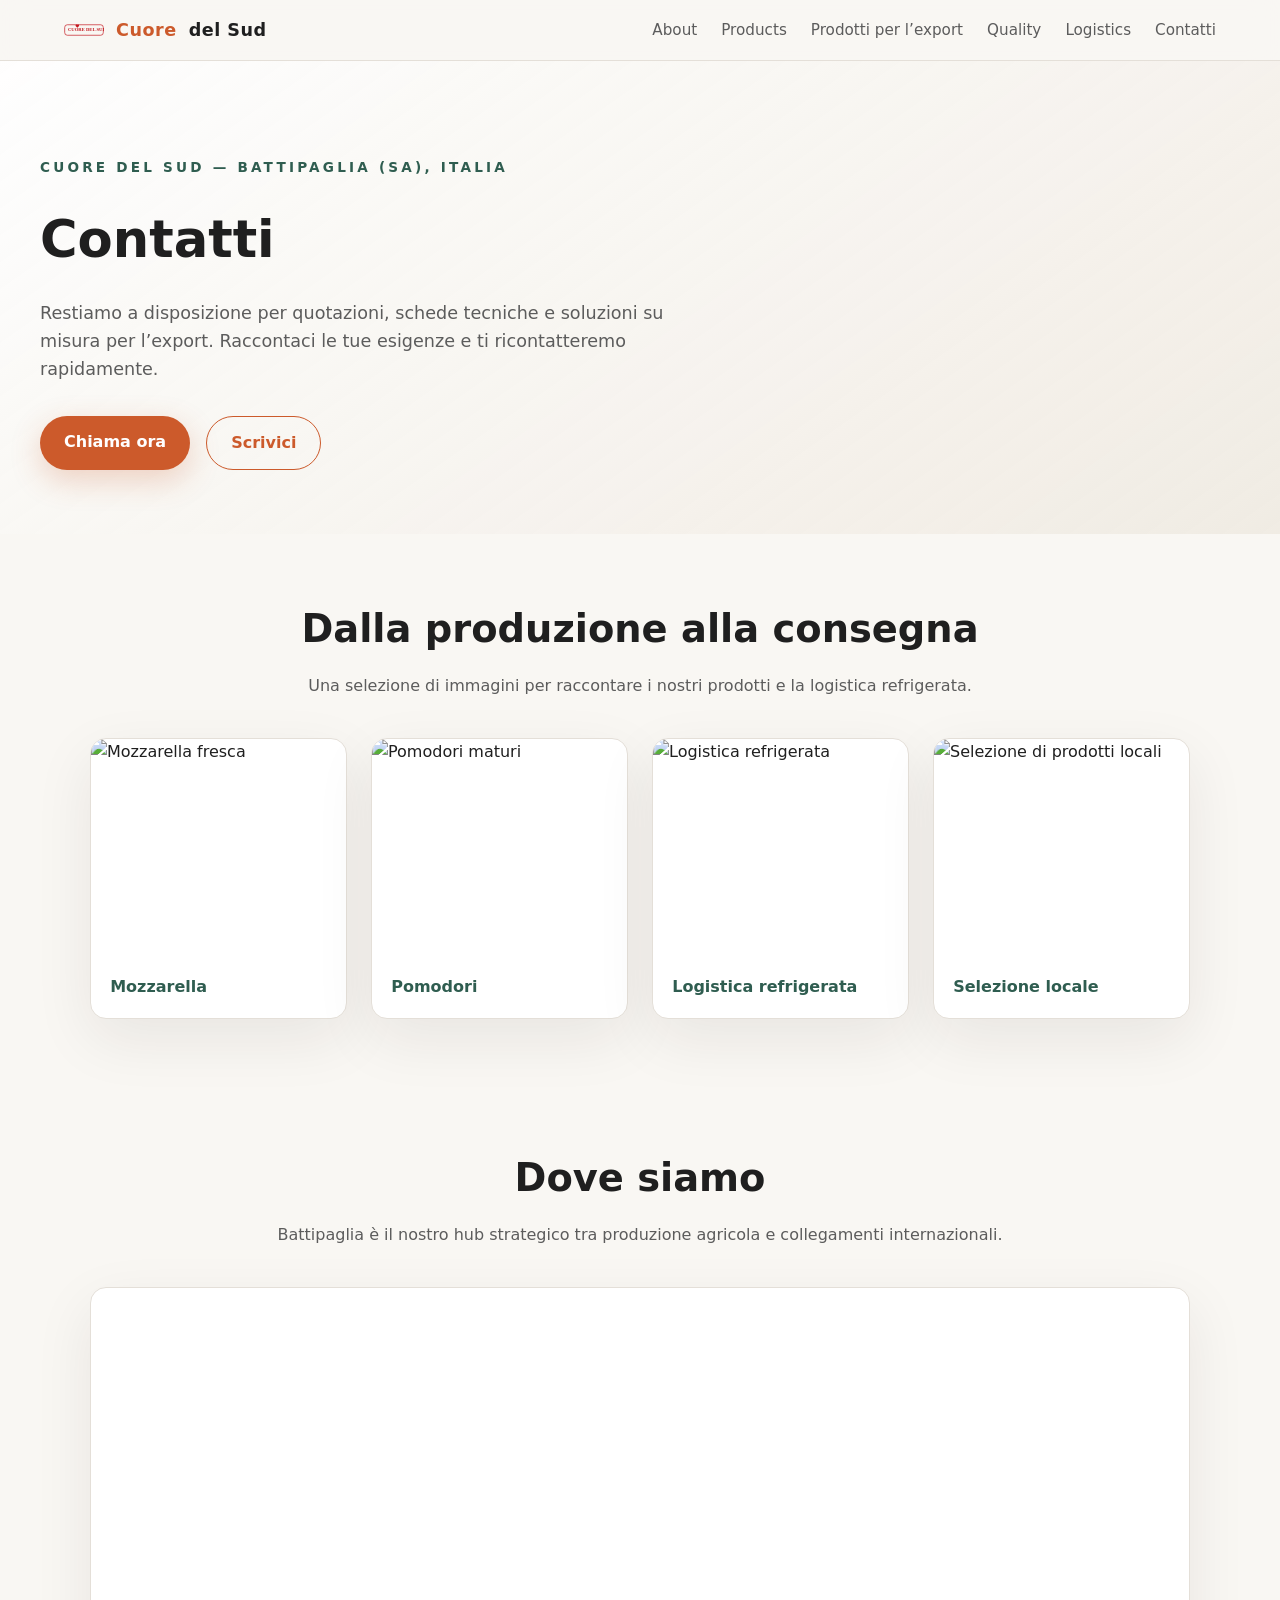
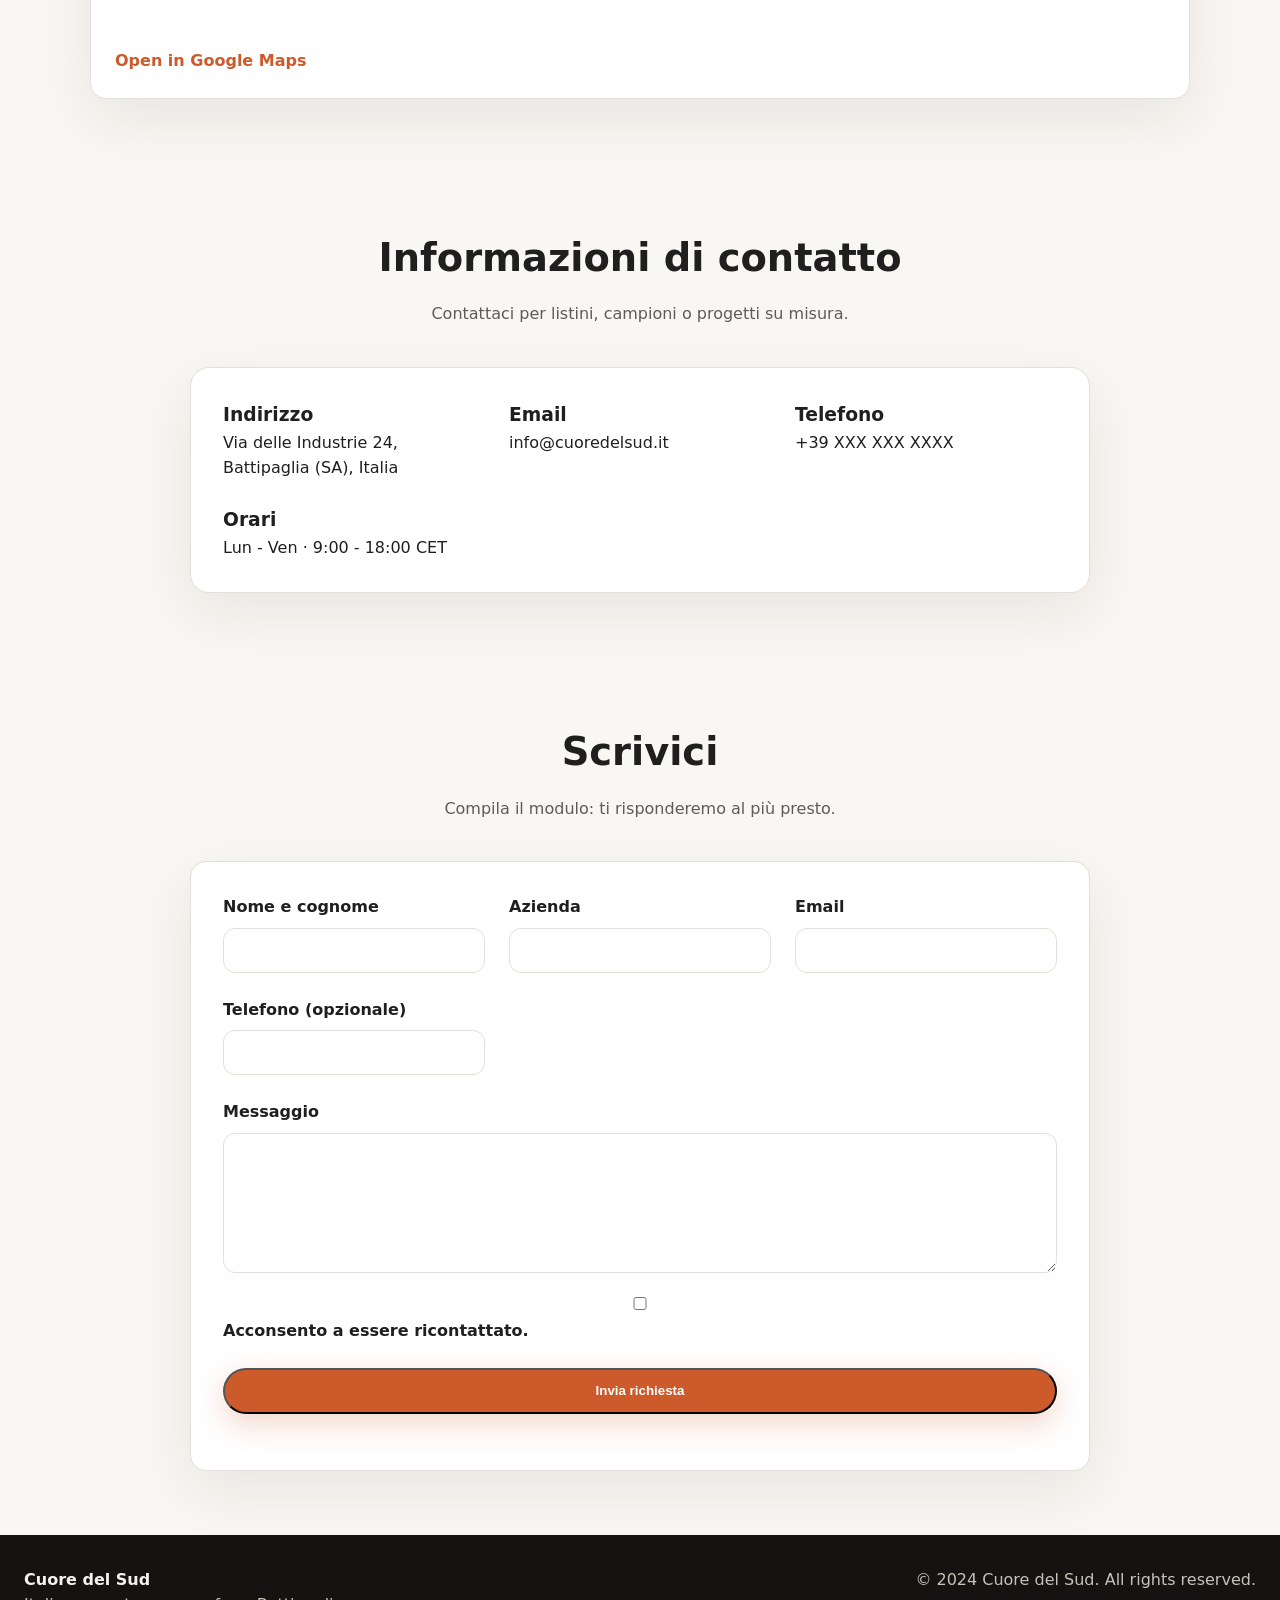
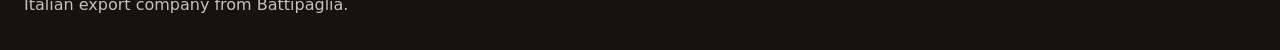
==== contact.html @ ad3a2355 "Add dedicated contact page" ====
<!DOCTYPE html>
<html lang="it">
  <head>
    <meta charset="UTF-8" />
    <meta name="viewport" content="width=device-width, initial-scale=1.0" />
    <title>Contatti | Cuore del Sud</title>
    <link rel="stylesheet" href="styles.css" />
  </head>
  <body class="contact-page">
    <header class="site-header">
      <nav class="nav" aria-label="Primary">
        <a class="logo" href="index.html">
          <img class="logo-mark" src="assets/logo.svg" alt="Cuore del Sud logo" />
          <span>Cuore</span> del Sud
        </a>
        <button class="nav-toggle" type="button" aria-expanded="false" aria-controls="nav-links">
          Menu
        </button>
        <div class="nav-links" id="nav-links">
          <a href="index.html#about">About</a>
          <a href="index.html#products">Products</a>
          <a href="index.html#products-export">Prodotti per l’export</a>
          <a href="index.html#quality">Quality</a>
          <a href="index.html#logistics">Logistics</a>
          <a href="contact.html">Contatti</a>
        </div>
      </nav>
    </header>

    <main id="top">
      <section class="hero contact-hero" aria-labelledby="contact-title">
        <div class="hero-content">
          <p class="eyebrow">Cuore del Sud — Battipaglia (SA), Italia</p>
          <h1 id="contact-title">Contatti</h1>
          <p class="lead">
            Restiamo a disposizione per quotazioni, schede tecniche e soluzioni su misura per
            l’export. Raccontaci le tue esigenze e ti ricontatteremo rapidamente.
          </p>
          <div class="hero-actions">
            <a class="button" href="tel:+39XXXXXXXXXX">Chiama ora</a>
            <a class="button ghost" href="#contact-form">Scrivici</a>
          </div>
        </div>
      </section>

      <section class="section contact-gallery" aria-labelledby="gallery-title">
        <div class="section-header">
          <h2 id="gallery-title">Dalla produzione alla consegna</h2>
          <p>
            Una selezione di immagini per raccontare i nostri prodotti e la logistica refrigerata.
          </p>
        </div>
        <div class="gallery-grid">
          <figure class="gallery-card">
            <img
              src="https://images.unsplash.com/photo-1458642849426-cfb724f15ef7?auto=format&fit=crop&w=900&q=80"
              alt="Mozzarella fresca"
              loading="lazy"
            />
            <figcaption>Mozzarella</figcaption>
          </figure>
          <figure class="gallery-card">
            <img
              src="https://images.unsplash.com/photo-1502741338009-cac2772e18bc?auto=format&fit=crop&w=900&q=80"
              alt="Pomodori maturi"
              loading="lazy"
            />
            <figcaption>Pomodori</figcaption>
          </figure>
          <figure class="gallery-card">
            <img
              src="https://images.unsplash.com/photo-1501183638710-841dd1904471?auto=format&fit=crop&w=900&q=80"
              alt="Logistica refrigerata"
              loading="lazy"
            />
            <figcaption>Logistica refrigerata</figcaption>
          </figure>
          <figure class="gallery-card">
            <img
              src="https://images.unsplash.com/photo-1464965911861-746a04b4bca6?auto=format&fit=crop&w=900&q=80"
              alt="Selezione di prodotti locali"
              loading="lazy"
            />
            <figcaption>Selezione locale</figcaption>
          </figure>
        </div>
      </section>

      <section class="section contact-details" aria-labelledby="map-title">
        <div class="section-header">
          <h2 id="map-title">Dove siamo</h2>
          <p>
            Battipaglia è il nostro hub strategico tra produzione agricola e collegamenti
            internazionali.
          </p>
        </div>
        <div class="map-card">
          <iframe
            title="Mappa di Battipaglia"
            src="https://www.google.com/maps?q=Battipaglia%20SA%20Italy&output=embed"
            loading="lazy"
            referrerpolicy="no-referrer-when-downgrade"
          ></iframe>
          <a class="map-link" href="https://www.google.com/maps?q=Battipaglia%20SA%20Italy" target="_blank" rel="noreferrer">
            Open in Google Maps
          </a>
        </div>
      </section>

      <section class="section contact-info" aria-labelledby="info-title">
        <div class="section-header">
          <h2 id="info-title">Informazioni di contatto</h2>
          <p>Contattaci per listini, campioni o progetti su misura.</p>
        </div>
        <div class="contact-card">
          <div>
            <h3>Indirizzo</h3>
            <p>Via delle Industrie 24, Battipaglia (SA), Italia</p>
          </div>
          <div>
            <h3>Email</h3>
            <p><a href="mailto:info@cuoredelsud.it">info@cuoredelsud.it</a></p>
          </div>
          <div>
            <h3>Telefono</h3>
            <p><a href="tel:+39XXXXXXXXXX">+39 XXX XXX XXXX</a></p>
          </div>
          <div>
            <h3>Orari</h3>
            <p>Lun - Ven · 9:00 - 18:00 CET</p>
          </div>
        </div>
      </section>

      <section class="section contact-form" id="contact-form" aria-labelledby="form-title">
        <div class="section-header">
          <h2 id="form-title">Scrivici</h2>
          <p>Compila il modulo: ti risponderemo al più presto.</p>
        </div>
        <form class="form-card" id="export-form" novalidate>
          <div class="form-grid">
            <label>
              Nome e cognome
              <input type="text" name="name" required autocomplete="name" />
            </label>
            <label>
              Azienda
              <input type="text" name="company" required autocomplete="organization" />
            </label>
            <label>
              Email
              <input type="email" name="email" required autocomplete="email" />
            </label>
            <label>
              Telefono (opzionale)
              <input type="tel" name="phone" autocomplete="tel" />
            </label>
          </div>
          <label>
            Messaggio
            <textarea name="message" rows="5" required></textarea>
          </label>
          <label class="checkbox">
            <input type="checkbox" name="consent" required />
            Acconsento a essere ricontattato.
          </label>
          <label class="honeypot" aria-hidden="true">
            Azienda (lascia vuoto)
            <input type="text" name="company-field" tabindex="-1" autocomplete="off" />
          </label>
          <button class="button" type="submit">Invia richiesta</button>
          <p class="form-status" role="status" aria-live="polite"></p>
        </form>
      </section>
    </main>

    <footer class="footer">
      <div>
        <strong>Cuore del Sud</strong>
        <p>Italian export company from Battipaglia.</p>
      </div>
      <div>
        <p>© 2024 Cuore del Sud. All rights reserved.</p>
      </div>
    </footer>

    <script src="script.js"></script>
    <script src="contact.js"></script>
  </body>
</html>
---- styles.css ----
:root {
  color-scheme: light;
  --background: #f9f7f3;
  --surface: #ffffff;
  --primary: #cc5a2b;
  --secondary: #2f5d50;
  --text: #1f1f1f;
  --muted: #5c5c5c;
  --border: #e4dfd8;
  --shadow: 0 20px 60px rgba(36, 30, 22, 0.08);
}

* {
  box-sizing: border-box;
  margin: 0;
  padding: 0;
}

body {
  font-family: "Inter", "Segoe UI", system-ui, sans-serif;
  background: var(--background);
  color: var(--text);
  line-height: 1.6;
}

:focus-visible {
  outline: 3px solid rgba(204, 90, 43, 0.4);
  outline-offset: 3px;
}

a {
  color: inherit;
  text-decoration: none;
}

img {
  max-width: 100%;
  display: block;
}

.site-header {
  position: sticky;
  top: 0;
  z-index: 20;
  backdrop-filter: blur(14px);
  background: rgba(249, 247, 243, 0.9);
  border-bottom: 1px solid var(--border);
}

.nav {
  max-width: 1200px;
  margin: 0 auto;
  display: flex;
  align-items: center;
  justify-content: space-between;
  padding: 1rem 1.5rem;
  gap: 1.5rem;
}

.logo {
  font-weight: 700;
  font-size: 1.1rem;
  letter-spacing: 0.5px;
  display: inline-flex;
  align-items: center;
  gap: 0.75rem;
}

.logo-mark {
  width: clamp(28px, 4vw, 40px);
  height: auto;
}

.logo span {
  color: var(--primary);
}

.nav-links {
  display: flex;
  align-items: center;
  gap: 1.5rem;
}

.nav-links a {
  font-size: 0.95rem;
  font-weight: 500;
  color: var(--muted);
  transition: color 0.2s ease;
}

.nav-links a:hover,
.nav-links a:focus {
  color: var(--primary);
}

.nav-toggle {
  display: none;
  background: var(--surface);
  border: 1px solid var(--border);
  padding: 0.5rem 0.75rem;
  border-radius: 999px;
  font-size: 0.9rem;
  cursor: pointer;
}

main {
  scroll-behavior: smooth;
}

.hero {
  padding: 5rem 1.5rem 4rem;
  background: linear-gradient(145deg, rgba(255, 255, 255, 0.95), rgba(237, 231, 221, 0.6));
}

.contact-hero {
  background: linear-gradient(145deg, rgba(255, 255, 255, 0.92), rgba(237, 231, 221, 0.72)),
    url("https://images.unsplash.com/photo-1504674900247-0877df9cc836?auto=format&fit=crop&w=1600&q=80")
      center/cover no-repeat;
}

.hero-content {
  max-width: 1200px;
  margin: 0 auto;
  display: flex;
  flex-direction: column;
  gap: 2rem;
}

.eyebrow {
  text-transform: uppercase;
  font-size: 0.85rem;
  letter-spacing: 0.2rem;
  color: var(--secondary);
  font-weight: 600;
}

h1 {
  font-size: clamp(2.4rem, 4vw, 3.4rem);
  line-height: 1.1;
}

.lead {
  font-size: 1.1rem;
  color: var(--muted);
  max-width: 650px;
}

.hero-actions {
  display: flex;
  flex-wrap: wrap;
  gap: 1rem;
}

.button {
  background: var(--primary);
  color: #fff;
  padding: 0.85rem 1.5rem;
  border-radius: 999px;
  font-weight: 600;
  transition: transform 0.2s ease, box-shadow 0.2s ease;
  box-shadow: 0 10px 30px rgba(204, 90, 43, 0.25);
}

.button:hover,
.button:focus {
  transform: translateY(-2px);
}

.button.ghost {
  background: transparent;
  color: var(--primary);
  border: 1px solid var(--primary);
  box-shadow: none;
}

.hero-highlights {
  display: grid;
  gap: 1.5rem;
  grid-template-columns: repeat(auto-fit, minmax(220px, 1fr));
}

.hero-highlights div {
  background: var(--surface);
  padding: 1.5rem;
  border-radius: 1rem;
  box-shadow: var(--shadow);
  border: 1px solid var(--border);
}

.section {
  padding: 4rem 1.5rem;
}

.section-header {
  max-width: 800px;
  margin: 0 auto 2.5rem;
  text-align: center;
}

.section-header h2 {
  font-size: clamp(1.8rem, 3vw, 2.4rem);
  margin-bottom: 0.8rem;
}

.section-header p {
  color: var(--muted);
}

.about-grid,
.product-grid,
.quality-grid,
.logistics-content,
.export-grid {
  display: grid;
  gap: 1.5rem;
  max-width: 1100px;
  margin: 0 auto;
}

.about-grid {
  grid-template-columns: repeat(auto-fit, minmax(220px, 1fr));
}

.card,
.product-card,
.quality-card {
  background: var(--surface);
  border-radius: 1rem;
  padding: 1.5rem;
  border: 1px solid var(--border);
  box-shadow: var(--shadow);
}

.product-grid {
  grid-template-columns: repeat(auto-fit, minmax(240px, 1fr));
}

.export-grid {
  grid-template-columns: repeat(auto-fit, minmax(280px, 1fr));
}

.export-card {
  background: var(--surface);
  border-radius: 1rem;
  padding: 1.75rem;
  border: 1px solid var(--border);
  box-shadow: var(--shadow);
  display: flex;
  flex-direction: column;
  gap: 1.5rem;
}

.export-card h3 {
  font-size: 1.4rem;
  color: var(--secondary);
}

.export-item h4 {
  margin-bottom: 0.4rem;
  font-size: 1.05rem;
}

.export-item p {
  color: var(--muted);
}

.export-item ul {
  margin-top: 0.8rem;
  list-style: none;
  color: var(--muted);
}

.export-item li {
  margin-bottom: 0.4rem;
}

.product-card ul {
  margin-top: 1rem;
  list-style: none;
  color: var(--muted);
}

.product-card li {
  margin-bottom: 0.5rem;
  padding-left: 1.2rem;
  position: relative;
}

.product-card li::before {
  content: "•";
  color: var(--primary);
  position: absolute;
  left: 0;
}

.quality-grid {
  grid-template-columns: repeat(auto-fit, minmax(220px, 1fr));
}

.logistics-content {
  grid-template-columns: repeat(auto-fit, minmax(220px, 1fr));
}

.logistics-content div {
  background: var(--surface);
  padding: 1.5rem;
  border-radius: 1rem;
  border: 1px solid var(--border);
}

.contact-card {
  max-width: 900px;
  margin: 0 auto;
  display: grid;
  gap: 1.5rem;
  grid-template-columns: repeat(auto-fit, minmax(220px, 1fr));
  background: var(--surface);
  border-radius: 1.2rem;
  padding: 2rem;
  border: 1px solid var(--border);
  box-shadow: var(--shadow);
}

.gallery-grid {
  display: grid;
  gap: 1.5rem;
  max-width: 1100px;
  margin: 0 auto;
  grid-template-columns: repeat(auto-fit, minmax(220px, 1fr));
}

.gallery-card {
  background: var(--surface);
  border-radius: 1rem;
  overflow: hidden;
  border: 1px solid var(--border);
  box-shadow: var(--shadow);
}

.gallery-card img {
  width: 100%;
  height: 220px;
  object-fit: cover;
}

.gallery-card figcaption {
  padding: 0.9rem 1.2rem 1.2rem;
  font-weight: 600;
  color: var(--secondary);
}

.map-card {
  max-width: 1100px;
  margin: 0 auto;
  background: var(--surface);
  border-radius: 1rem;
  border: 1px solid var(--border);
  box-shadow: var(--shadow);
  padding: 1.5rem;
  display: grid;
  gap: 1rem;
}

.map-card iframe {
  width: 100%;
  height: 320px;
  border: 0;
  border-radius: 0.75rem;
}

.map-link {
  color: var(--primary);
  font-weight: 600;
}

.form-card {
  max-width: 900px;
  margin: 0 auto;
  background: var(--surface);
  border-radius: 1rem;
  border: 1px solid var(--border);
  box-shadow: var(--shadow);
  padding: 2rem;
  display: grid;
  gap: 1.5rem;
}

.form-grid {
  display: grid;
  gap: 1.5rem;
  grid-template-columns: repeat(auto-fit, minmax(220px, 1fr));
}

.form-card label {
  display: grid;
  gap: 0.5rem;
  font-weight: 600;
  color: var(--text);
}

.form-card input,
.form-card textarea {
  border: 1px solid var(--border);
  border-radius: 0.75rem;
  padding: 0.75rem 0.9rem;
  font-size: 1rem;
  font-family: inherit;
}

.form-card textarea {
  resize: vertical;
  min-height: 140px;
}

.checkbox {
  display: flex;
  gap: 0.6rem;
  align-items: center;
  font-weight: 500;
}

.honeypot {
  position: absolute;
  left: -9999px;
  height: 0;
  width: 0;
  overflow: hidden;
}

.form-status {
  color: var(--secondary);
  font-weight: 600;
}

.footer {
  padding: 2rem 1.5rem;
  background: #141312;
  color: #f5f3ef;
  display: flex;
  flex-wrap: wrap;
  gap: 1.5rem;
  justify-content: space-between;
}

.footer p {
  color: #c7c2b9;
}

@media (max-width: 768px) {
  .nav {
    flex-wrap: wrap;
  }

  .nav-toggle {
    display: inline-flex;
  }

  .nav-links {
    flex-basis: 100%;
    flex-direction: column;
    align-items: flex-start;
    gap: 0.75rem;
    padding-top: 0.5rem;
    display: none;
  }

  .nav-links.show {
    display: flex;
  }
}

@media (min-width: 900px) {
  .hero-content {
    padding-top: 1rem;
  }
}
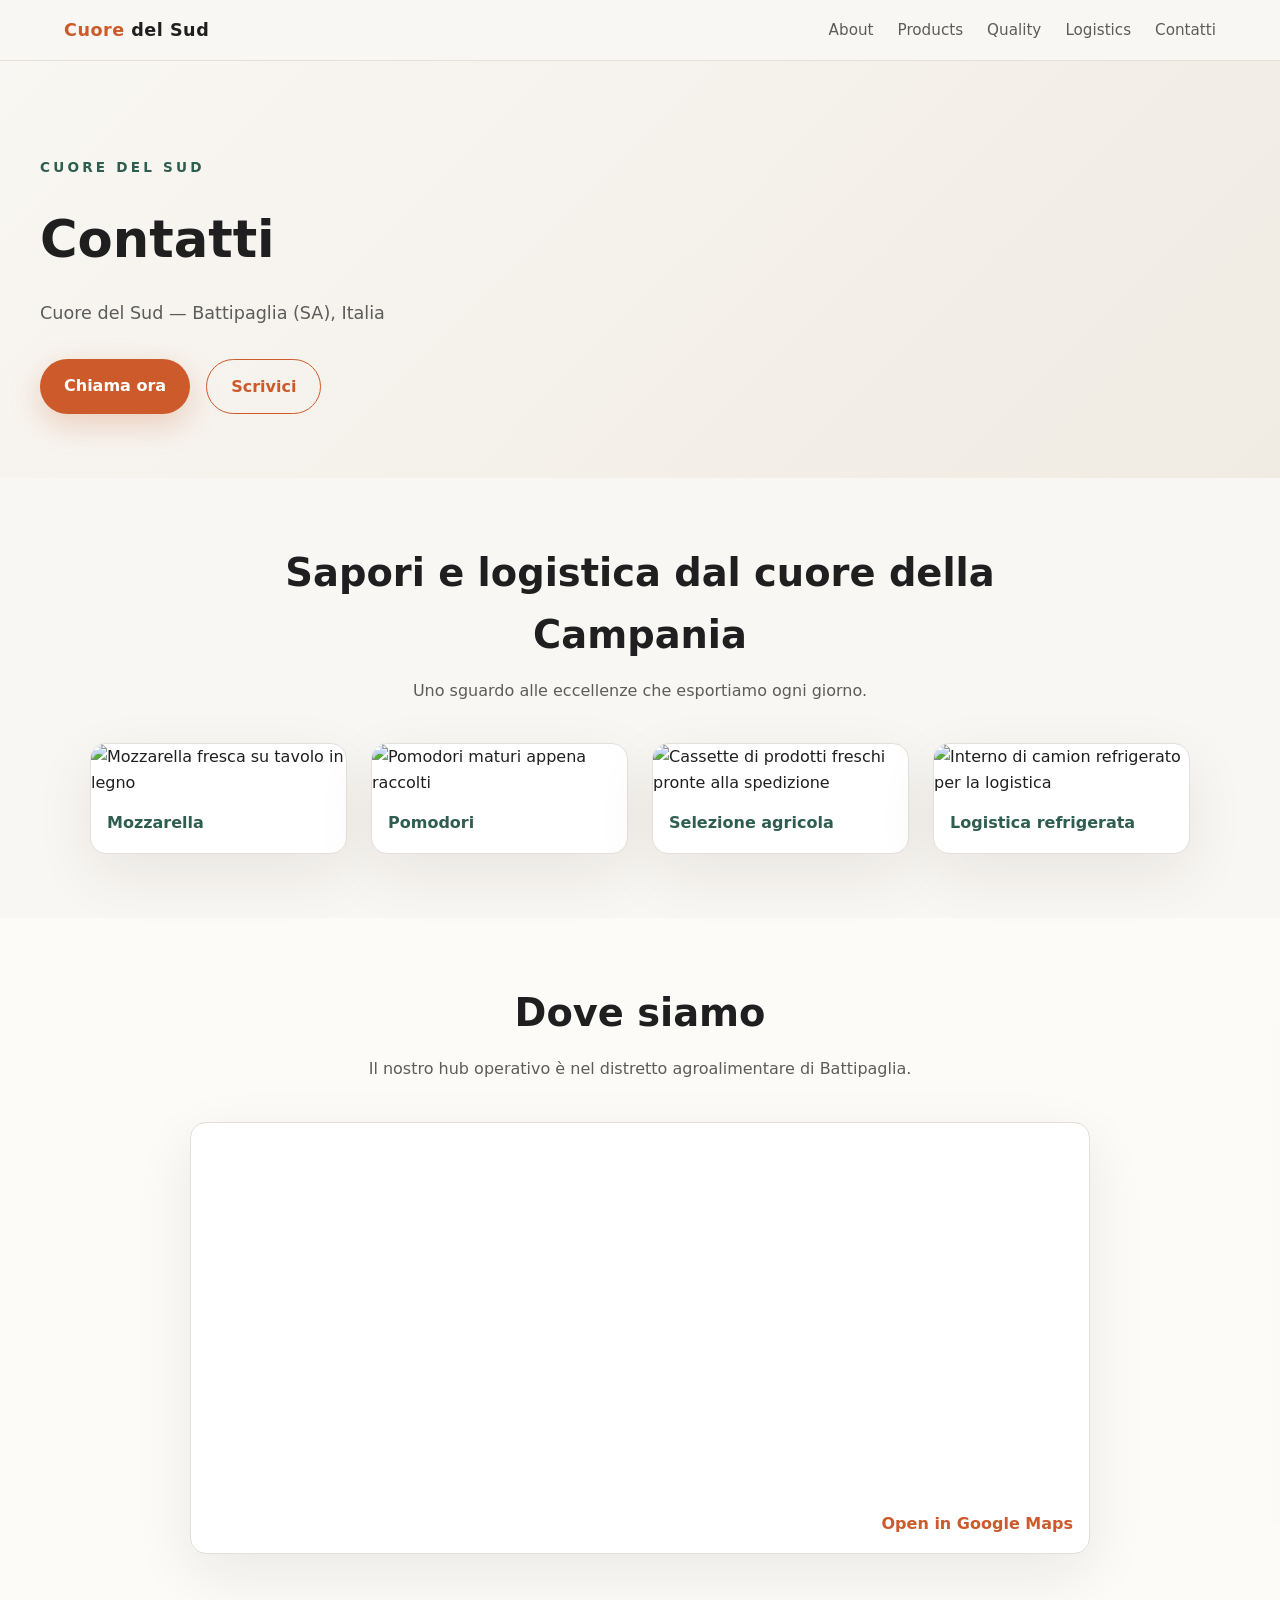
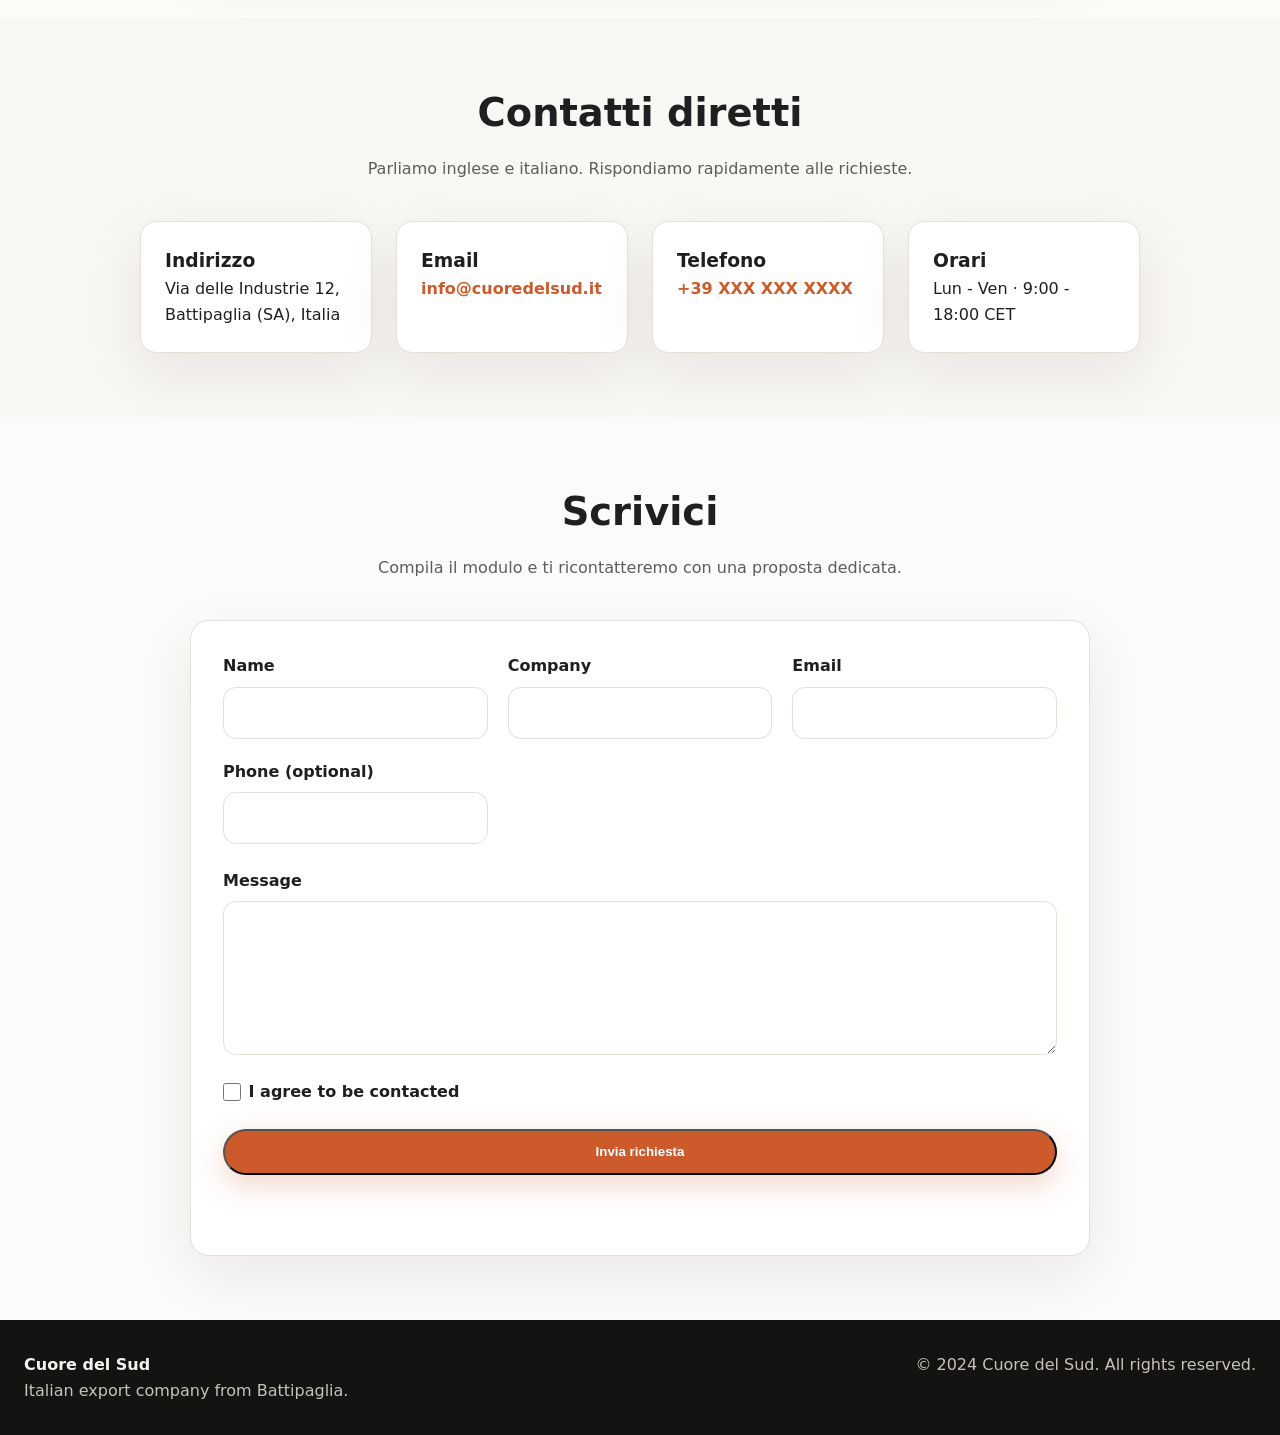
==== commit 3c8a8a5b: "Add contact page with form and map" ====
--- a/contact.html
+++ b/contact.html
@@ -1,16 +1,15 @@
 <!DOCTYPE html>
-<html lang="it">
+<html lang="en">
   <head>
     <meta charset="UTF-8" />
     <meta name="viewport" content="width=device-width, initial-scale=1.0" />
     <title>Contatti | Cuore del Sud</title>
     <link rel="stylesheet" href="styles.css" />
   </head>
-  <body class="contact-page">
+  <body>
     <header class="site-header">
       <nav class="nav" aria-label="Primary">
         <a class="logo" href="index.html">
-          <img class="logo-mark" src="assets/logo.svg" alt="Cuore del Sud logo" />
           <span>Cuore</span> del Sud
         </a>
         <button class="nav-toggle" type="button" aria-expanded="false" aria-controls="nav-links">
@@ -19,23 +18,19 @@
         <div class="nav-links" id="nav-links">
           <a href="index.html#about">About</a>
           <a href="index.html#products">Products</a>
-          <a href="index.html#products-export">Prodotti per l’export</a>
           <a href="index.html#quality">Quality</a>
           <a href="index.html#logistics">Logistics</a>
-          <a href="contact.html">Contatti</a>
+          <a href="contact.html" aria-current="page">Contatti</a>
         </div>
       </nav>
     </header>
 
     <main id="top">
-      <section class="hero contact-hero" aria-labelledby="contact-title">
+      <section class="hero contact-hero" aria-labelledby="contact-hero-title">
         <div class="hero-content">
-          <p class="eyebrow">Cuore del Sud — Battipaglia (SA), Italia</p>
-          <h1 id="contact-title">Contatti</h1>
-          <p class="lead">
-            Restiamo a disposizione per quotazioni, schede tecniche e soluzioni su misura per
-            l’export. Raccontaci le tue esigenze e ti ricontatteremo rapidamente.
-          </p>
+          <p class="eyebrow">Cuore del Sud</p>
+          <h1 id="contact-hero-title">Contatti</h1>
+          <p class="lead">Cuore del Sud — Battipaglia (SA), Italia</p>
           <div class="hero-actions">
             <a class="button" href="tel:+39XXXXXXXXXX">Chiama ora</a>
             <a class="button ghost" href="#contact-form">Scrivici</a>
@@ -43,133 +38,131 @@
         </div>
       </section>
 
-      <section class="section contact-gallery" aria-labelledby="gallery-title">
+      <section class="section" aria-labelledby="gallery-title">
         <div class="section-header">
-          <h2 id="gallery-title">Dalla produzione alla consegna</h2>
-          <p>
-            Una selezione di immagini per raccontare i nostri prodotti e la logistica refrigerata.
-          </p>
+          <h2 id="gallery-title">Sapori e logistica dal cuore della Campania</h2>
+          <p>Uno sguardo alle eccellenze che esportiamo ogni giorno.</p>
         </div>
-        <div class="gallery-grid">
+        <div class="contact-gallery">
           <figure class="gallery-card">
             <img
-              src="https://images.unsplash.com/photo-1458642849426-cfb724f15ef7?auto=format&fit=crop&w=900&q=80"
-              alt="Mozzarella fresca"
+              src="https://images.unsplash.com/photo-1608198093002-ad4e005484ec?auto=format&fit=crop&w=800&q=80"
+              alt="Mozzarella fresca su tavolo in legno"
               loading="lazy"
             />
             <figcaption>Mozzarella</figcaption>
           </figure>
           <figure class="gallery-card">
             <img
-              src="https://images.unsplash.com/photo-1502741338009-cac2772e18bc?auto=format&fit=crop&w=900&q=80"
-              alt="Pomodori maturi"
+              src="https://images.unsplash.com/photo-1464219222984-216ebffaaf85?auto=format&fit=crop&w=800&q=80"
+              alt="Pomodori maturi appena raccolti"
               loading="lazy"
             />
             <figcaption>Pomodori</figcaption>
           </figure>
           <figure class="gallery-card">
             <img
-              src="https://images.unsplash.com/photo-1501183638710-841dd1904471?auto=format&fit=crop&w=900&q=80"
-              alt="Logistica refrigerata"
+              src="https://images.unsplash.com/photo-1473448912268-2022ce9509d8?auto=format&fit=crop&w=800&q=80"
+              alt="Cassette di prodotti freschi pronte alla spedizione"
+              loading="lazy"
+            />
+            <figcaption>Selezione agricola</figcaption>
+          </figure>
+          <figure class="gallery-card">
+            <img
+              src="https://images.unsplash.com/photo-1529070538774-1843cb3265df?auto=format&fit=crop&w=800&q=80"
+              alt="Interno di camion refrigerato per la logistica"
               loading="lazy"
             />
             <figcaption>Logistica refrigerata</figcaption>
           </figure>
-          <figure class="gallery-card">
-            <img
-              src="https://images.unsplash.com/photo-1464965911861-746a04b4bca6?auto=format&fit=crop&w=900&q=80"
-              alt="Selezione di prodotti locali"
-              loading="lazy"
-            />
-            <figcaption>Selezione locale</figcaption>
-          </figure>
         </div>
       </section>
 
-      <section class="section contact-details" aria-labelledby="map-title">
+      <section class="section map-section" aria-labelledby="map-title">
         <div class="section-header">
           <h2 id="map-title">Dove siamo</h2>
-          <p>
-            Battipaglia è il nostro hub strategico tra produzione agricola e collegamenti
-            internazionali.
-          </p>
+          <p>Il nostro hub operativo è nel distretto agroalimentare di Battipaglia.</p>
         </div>
         <div class="map-card">
           <iframe
-            title="Mappa di Battipaglia"
-            src="https://www.google.com/maps?q=Battipaglia%20SA%20Italy&output=embed"
+            title="Mappa di Battipaglia (SA), Italia"
+            src="https://www.google.com/maps?q=Battipaglia%20SA%20Italia&output=embed"
             loading="lazy"
             referrerpolicy="no-referrer-when-downgrade"
           ></iframe>
-          <a class="map-link" href="https://www.google.com/maps?q=Battipaglia%20SA%20Italy" target="_blank" rel="noreferrer">
+          <a class="map-link" href="https://www.google.com/maps?q=Battipaglia%20SA%20Italia" target="_blank" rel="noreferrer">
             Open in Google Maps
           </a>
         </div>
       </section>
 
-      <section class="section contact-info" aria-labelledby="info-title">
+      <section class="section" aria-labelledby="info-title">
         <div class="section-header">
-          <h2 id="info-title">Informazioni di contatto</h2>
-          <p>Contattaci per listini, campioni o progetti su misura.</p>
+          <h2 id="info-title">Contatti diretti</h2>
+          <p>Parliamo inglese e italiano. Rispondiamo rapidamente alle richieste.</p>
         </div>
-        <div class="contact-card">
-          <div>
+        <div class="contact-info-grid">
+          <article class="info-card">
             <h3>Indirizzo</h3>
-            <p>Via delle Industrie 24, Battipaglia (SA), Italia</p>
-          </div>
-          <div>
+            <p>Via delle Industrie 12, Battipaglia (SA), Italia</p>
+          </article>
+          <article class="info-card">
             <h3>Email</h3>
             <p><a href="mailto:info@cuoredelsud.it">info@cuoredelsud.it</a></p>
-          </div>
-          <div>
+          </article>
+          <article class="info-card">
             <h3>Telefono</h3>
             <p><a href="tel:+39XXXXXXXXXX">+39 XXX XXX XXXX</a></p>
-          </div>
-          <div>
+          </article>
+          <article class="info-card">
             <h3>Orari</h3>
             <p>Lun - Ven · 9:00 - 18:00 CET</p>
-          </div>
+          </article>
         </div>
       </section>
 
-      <section class="section contact-form" id="contact-form" aria-labelledby="form-title">
+      <section class="section contact-form-section" aria-labelledby="form-title">
         <div class="section-header">
           <h2 id="form-title">Scrivici</h2>
-          <p>Compila il modulo: ti risponderemo al più presto.</p>
+          <p>Compila il modulo e ti ricontatteremo con una proposta dedicata.</p>
         </div>
-        <form class="form-card" id="export-form" novalidate>
+        <form class="contact-form" id="contact-form" novalidate>
           <div class="form-grid">
-            <label>
-              Nome e cognome
-              <input type="text" name="name" required autocomplete="name" />
-            </label>
-            <label>
-              Azienda
-              <input type="text" name="company" required autocomplete="organization" />
-            </label>
-            <label>
-              Email
-              <input type="email" name="email" required autocomplete="email" />
-            </label>
-            <label>
-              Telefono (opzionale)
-              <input type="tel" name="phone" autocomplete="tel" />
-            </label>
+            <div class="form-field">
+              <label for="name">Name</label>
+              <input id="name" name="name" type="text" autocomplete="name" required />
+            </div>
+            <div class="form-field">
+              <label for="company">Company</label>
+              <input id="company" name="company" type="text" autocomplete="organization" required />
+            </div>
+            <div class="form-field">
+              <label for="email">Email</label>
+              <input id="email" name="email" type="email" autocomplete="email" required />
+            </div>
+            <div class="form-field">
+              <label for="phone">Phone (optional)</label>
+              <input id="phone" name="phone" type="tel" autocomplete="tel" />
+            </div>
           </div>
-          <label>
-            Messaggio
-            <textarea name="message" rows="5" required></textarea>
-          </label>
-          <label class="checkbox">
-            <input type="checkbox" name="consent" required />
-            Acconsento a essere ricontattato.
-          </label>
-          <label class="honeypot" aria-hidden="true">
-            Azienda (lascia vuoto)
-            <input type="text" name="company-field" tabindex="-1" autocomplete="off" />
-          </label>
+          <div class="form-field">
+            <label for="message">Message</label>
+            <textarea id="message" name="message" rows="5" required></textarea>
+          </div>
+
+          <div class="form-field checkbox-field">
+            <input id="consent" name="consent" type="checkbox" required />
+            <label for="consent">I agree to be contacted</label>
+          </div>
+
+          <div class="form-field visually-hidden" aria-hidden="true">
+            <label for="website">Website</label>
+            <input id="website" name="website" type="text" tabindex="-1" autocomplete="off" />
+          </div>
+
           <button class="button" type="submit">Invia richiesta</button>
-          <p class="form-status" role="status" aria-live="polite"></p>
+          <p class="form-message" role="status" aria-live="polite"></p>
         </form>
       </section>
     </main>
--- a/styles.css
+++ b/styles.css
@@ -23,11 +23,6 @@
   line-height: 1.6;
 }
 
-:focus-visible {
-  outline: 3px solid rgba(204, 90, 43, 0.4);
-  outline-offset: 3px;
-}
-
 a {
   color: inherit;
   text-decoration: none;
@@ -61,14 +56,6 @@
   font-weight: 700;
   font-size: 1.1rem;
   letter-spacing: 0.5px;
-  display: inline-flex;
-  align-items: center;
-  gap: 0.75rem;
-}
-
-.logo-mark {
-  width: clamp(28px, 4vw, 40px);
-  height: auto;
 }
 
 .logo span {
@@ -112,12 +99,6 @@
   background: linear-gradient(145deg, rgba(255, 255, 255, 0.95), rgba(237, 231, 221, 0.6));
 }
 
-.contact-hero {
-  background: linear-gradient(145deg, rgba(255, 255, 255, 0.92), rgba(237, 231, 221, 0.72)),
-    url("https://images.unsplash.com/photo-1504674900247-0877df9cc836?auto=format&fit=crop&w=1600&q=80")
-      center/cover no-repeat;
-}
-
 .hero-content {
   max-width: 1200px;
   margin: 0 auto;
@@ -209,8 +190,7 @@
 .about-grid,
 .product-grid,
 .quality-grid,
-.logistics-content,
-.export-grid {
+.logistics-content {
   display: grid;
   gap: 1.5rem;
   max-width: 1100px;
@@ -233,45 +213,6 @@
 
 .product-grid {
   grid-template-columns: repeat(auto-fit, minmax(240px, 1fr));
-}
-
-.export-grid {
-  grid-template-columns: repeat(auto-fit, minmax(280px, 1fr));
-}
-
-.export-card {
-  background: var(--surface);
-  border-radius: 1rem;
-  padding: 1.75rem;
-  border: 1px solid var(--border);
-  box-shadow: var(--shadow);
-  display: flex;
-  flex-direction: column;
-  gap: 1.5rem;
-}
-
-.export-card h3 {
-  font-size: 1.4rem;
-  color: var(--secondary);
-}
-
-.export-item h4 {
-  margin-bottom: 0.4rem;
-  font-size: 1.05rem;
-}
-
-.export-item p {
-  color: var(--muted);
-}
-
-.export-item ul {
-  margin-top: 0.8rem;
-  list-style: none;
-  color: var(--muted);
-}
-
-.export-item li {
-  margin-bottom: 0.4rem;
 }
 
 .product-card ul {
@@ -319,117 +260,6 @@
   padding: 2rem;
   border: 1px solid var(--border);
   box-shadow: var(--shadow);
-}
-
-.gallery-grid {
-  display: grid;
-  gap: 1.5rem;
-  max-width: 1100px;
-  margin: 0 auto;
-  grid-template-columns: repeat(auto-fit, minmax(220px, 1fr));
-}
-
-.gallery-card {
-  background: var(--surface);
-  border-radius: 1rem;
-  overflow: hidden;
-  border: 1px solid var(--border);
-  box-shadow: var(--shadow);
-}
-
-.gallery-card img {
-  width: 100%;
-  height: 220px;
-  object-fit: cover;
-}
-
-.gallery-card figcaption {
-  padding: 0.9rem 1.2rem 1.2rem;
-  font-weight: 600;
-  color: var(--secondary);
-}
-
-.map-card {
-  max-width: 1100px;
-  margin: 0 auto;
-  background: var(--surface);
-  border-radius: 1rem;
-  border: 1px solid var(--border);
-  box-shadow: var(--shadow);
-  padding: 1.5rem;
-  display: grid;
-  gap: 1rem;
-}
-
-.map-card iframe {
-  width: 100%;
-  height: 320px;
-  border: 0;
-  border-radius: 0.75rem;
-}
-
-.map-link {
-  color: var(--primary);
-  font-weight: 600;
-}
-
-.form-card {
-  max-width: 900px;
-  margin: 0 auto;
-  background: var(--surface);
-  border-radius: 1rem;
-  border: 1px solid var(--border);
-  box-shadow: var(--shadow);
-  padding: 2rem;
-  display: grid;
-  gap: 1.5rem;
-}
-
-.form-grid {
-  display: grid;
-  gap: 1.5rem;
-  grid-template-columns: repeat(auto-fit, minmax(220px, 1fr));
-}
-
-.form-card label {
-  display: grid;
-  gap: 0.5rem;
-  font-weight: 600;
-  color: var(--text);
-}
-
-.form-card input,
-.form-card textarea {
-  border: 1px solid var(--border);
-  border-radius: 0.75rem;
-  padding: 0.75rem 0.9rem;
-  font-size: 1rem;
-  font-family: inherit;
-}
-
-.form-card textarea {
-  resize: vertical;
-  min-height: 140px;
-}
-
-.checkbox {
-  display: flex;
-  gap: 0.6rem;
-  align-items: center;
-  font-weight: 500;
-}
-
-.honeypot {
-  position: absolute;
-  left: -9999px;
-  height: 0;
-  width: 0;
-  overflow: hidden;
-}
-
-.form-status {
-  color: var(--secondary);
-  font-weight: 600;
 }
 
 .footer {
@@ -444,6 +274,167 @@
 
 .footer p {
   color: #c7c2b9;
+}
+
+main :focus-visible {
+  outline: 3px solid rgba(204, 90, 43, 0.45);
+  outline-offset: 3px;
+}
+
+.contact-hero {
+  background: linear-gradient(135deg, rgba(249, 247, 243, 0.92), rgba(237, 231, 221, 0.75)),
+    url("https://images.unsplash.com/photo-1504674900247-0877df9cc836?auto=format&fit=crop&w=1600&q=80")
+      center / cover;
+}
+
+.contact-gallery {
+  max-width: 1100px;
+  margin: 0 auto;
+  display: grid;
+  gap: 1.5rem;
+  grid-template-columns: repeat(auto-fit, minmax(220px, 1fr));
+}
+
+.gallery-card {
+  background: var(--surface);
+  border-radius: 1rem;
+  overflow: hidden;
+  border: 1px solid var(--border);
+  box-shadow: var(--shadow);
+  display: grid;
+}
+
+.gallery-card figcaption {
+  padding: 0.9rem 1rem 1.1rem;
+  font-weight: 600;
+  color: var(--secondary);
+}
+
+.map-section {
+  background: rgba(255, 255, 255, 0.4);
+}
+
+.map-card {
+  max-width: 900px;
+  margin: 0 auto;
+  background: var(--surface);
+  border-radius: 1rem;
+  border: 1px solid var(--border);
+  box-shadow: var(--shadow);
+  padding: 1rem;
+  display: grid;
+  gap: 0.75rem;
+}
+
+.map-card iframe {
+  width: 100%;
+  height: 360px;
+  border: 0;
+  border-radius: 0.8rem;
+}
+
+.map-link {
+  color: var(--primary);
+  font-weight: 600;
+  text-align: right;
+}
+
+.contact-info-grid {
+  max-width: 1000px;
+  margin: 0 auto;
+  display: grid;
+  gap: 1.5rem;
+  grid-template-columns: repeat(auto-fit, minmax(220px, 1fr));
+}
+
+.info-card {
+  background: var(--surface);
+  border-radius: 1rem;
+  border: 1px solid var(--border);
+  box-shadow: var(--shadow);
+  padding: 1.5rem;
+}
+
+.info-card a {
+  color: var(--primary);
+  font-weight: 600;
+}
+
+.contact-form-section {
+  background: rgba(255, 255, 255, 0.6);
+}
+
+.contact-form {
+  max-width: 900px;
+  margin: 0 auto;
+  background: var(--surface);
+  border-radius: 1.2rem;
+  border: 1px solid var(--border);
+  box-shadow: var(--shadow);
+  padding: 2rem;
+  display: grid;
+  gap: 1.5rem;
+}
+
+.form-grid {
+  display: grid;
+  gap: 1.25rem;
+  grid-template-columns: repeat(auto-fit, minmax(220px, 1fr));
+}
+
+.form-field {
+  display: grid;
+  gap: 0.5rem;
+}
+
+.form-field label {
+  font-weight: 600;
+}
+
+.form-field input,
+.form-field textarea {
+  border: 1px solid var(--border);
+  border-radius: 0.8rem;
+  padding: 0.75rem 0.9rem;
+  font: inherit;
+  background: #fff;
+}
+
+.checkbox-field {
+  grid-auto-flow: column;
+  justify-content: flex-start;
+  align-items: center;
+}
+
+.checkbox-field input {
+  width: 1.1rem;
+  height: 1.1rem;
+}
+
+.form-message {
+  font-weight: 600;
+  color: var(--secondary);
+  min-height: 1.5rem;
+}
+
+.form-message.is-error {
+  color: #a33a2b;
+}
+
+.form-message.is-success {
+  color: var(--secondary);
+}
+
+.visually-hidden {
+  position: absolute;
+  width: 1px;
+  height: 1px;
+  padding: 0;
+  margin: -1px;
+  overflow: hidden;
+  clip: rect(0, 0, 0, 0);
+  white-space: nowrap;
+  border: 0;
 }
 
 @media (max-width: 768px) {
